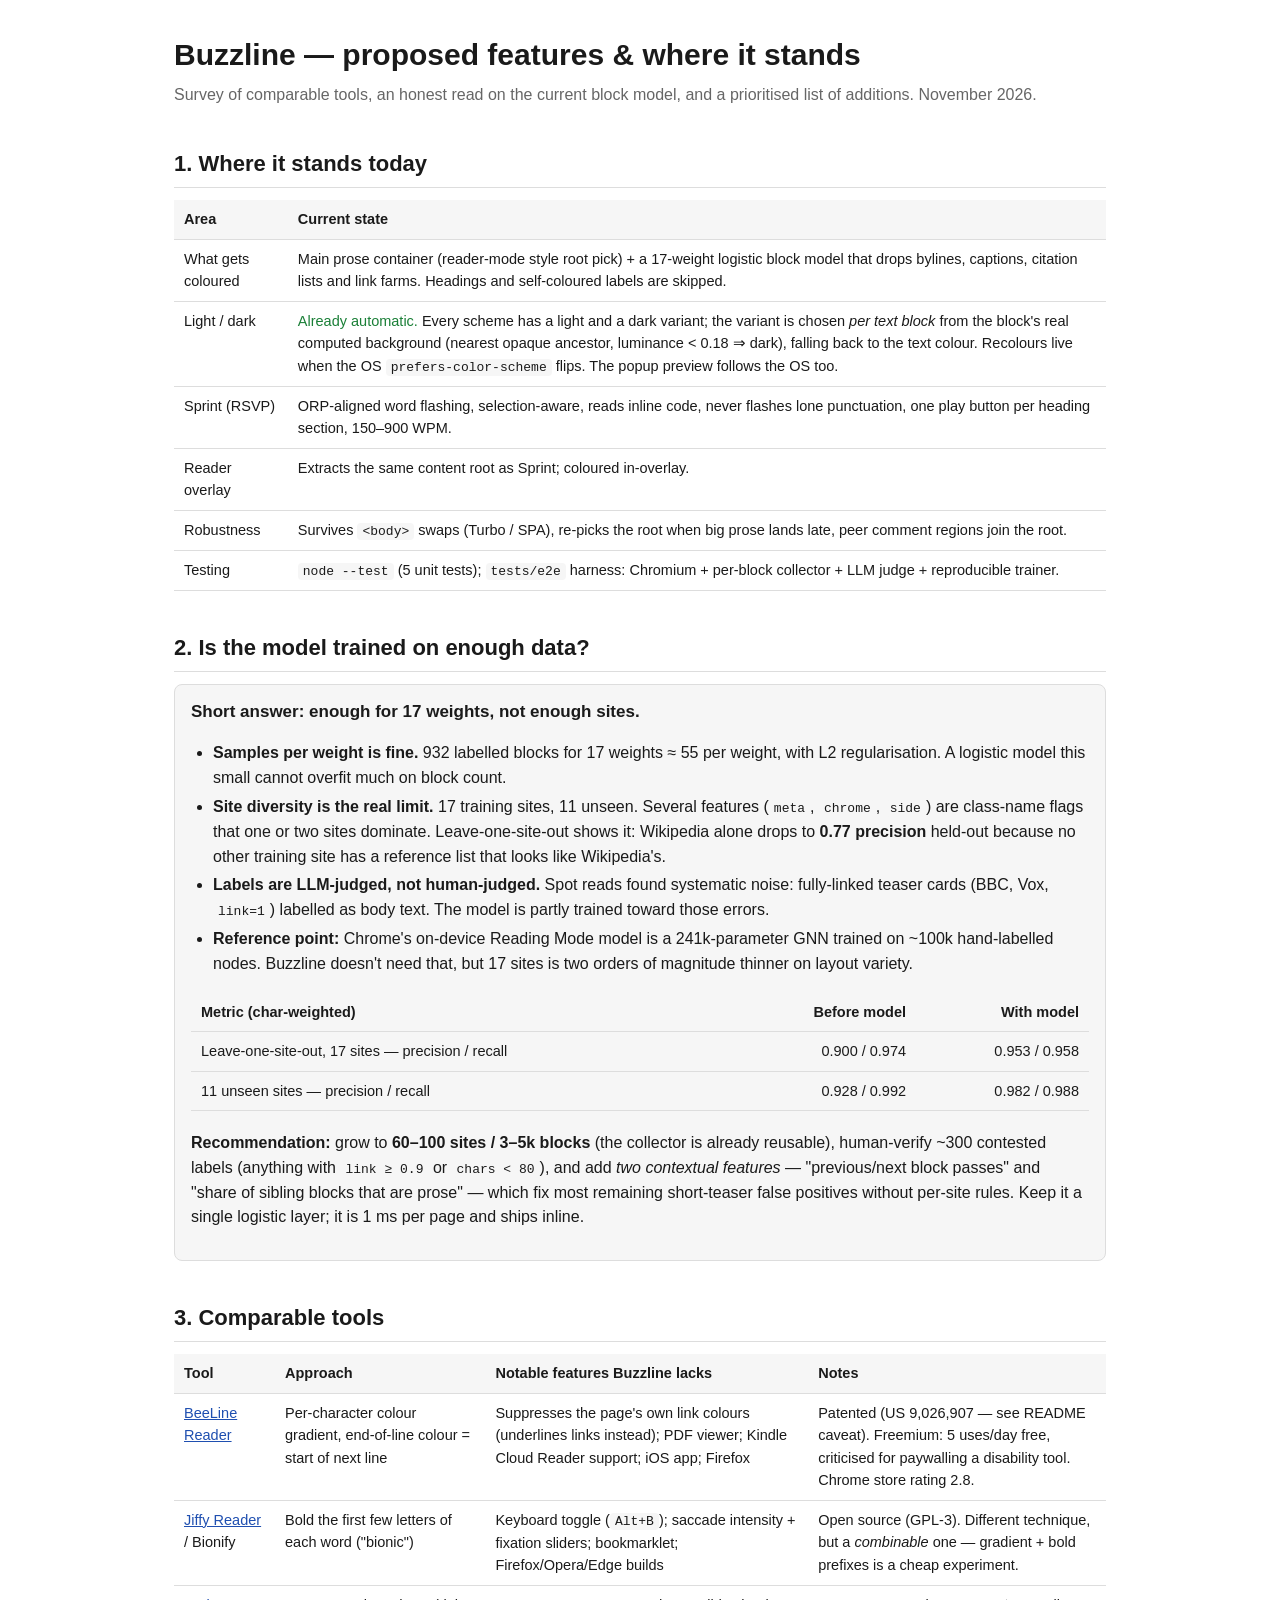
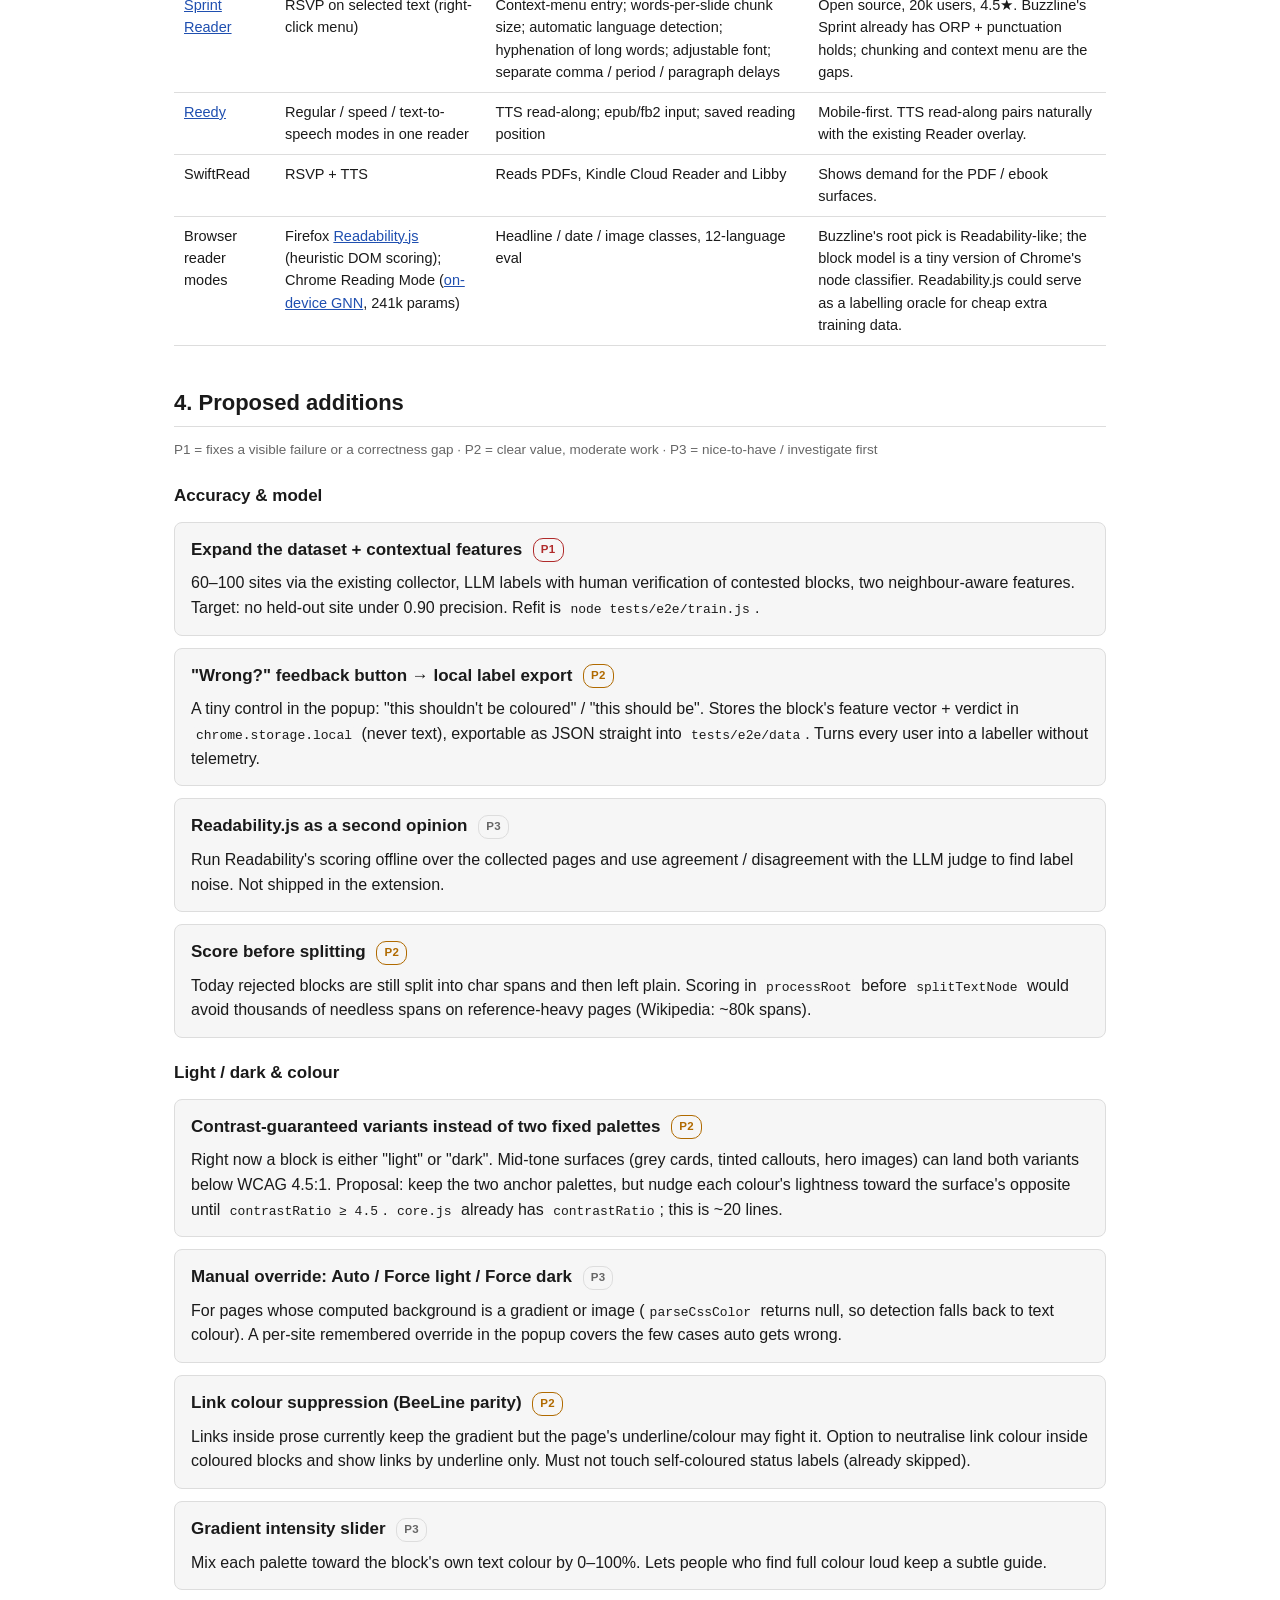
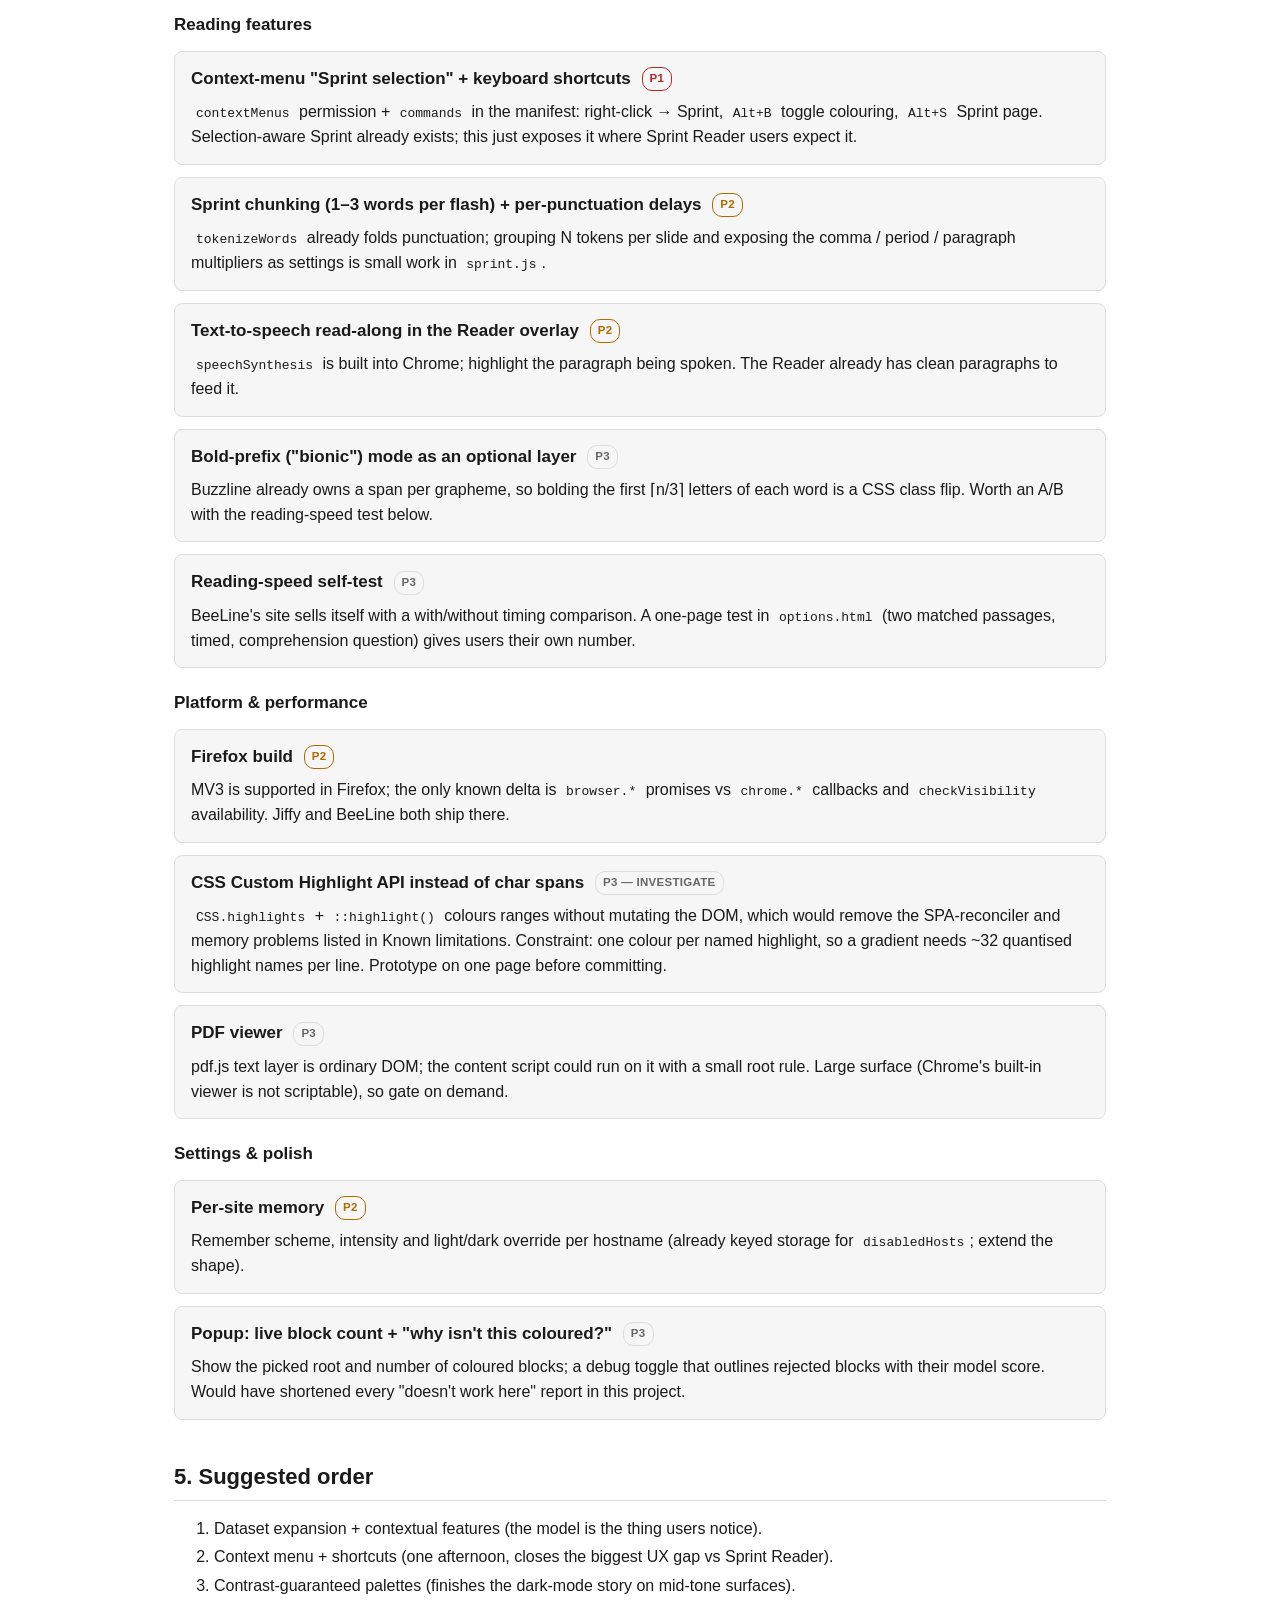
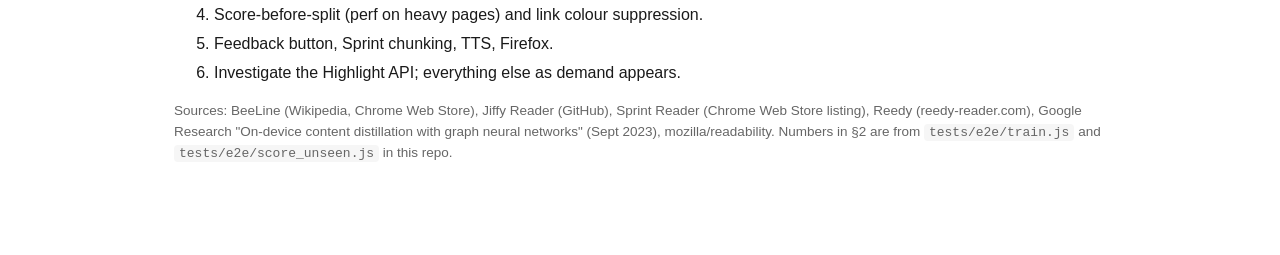
==== docs/roadmap.html @ a3d16552 "Add docs/roadmap.html: competitor survey, model data assessment, proposed features" ====
<!DOCTYPE html>
<html lang="en">
<head>
<meta charset="utf-8">
<meta name="viewport" content="width=device-width, initial-scale=1">
<title>Buzzline — proposed features &amp; where it stands</title>
<style>
  :root { --bg:#fff; --fg:#1a1a1a; --muted:#666; --border:#ddd; --surface:#f6f6f6; --accent:#1f4fb0; --warn:#b06a00; --ok:#1a7f37; --bad:#b02a2a; }
  @media (prefers-color-scheme: dark) { :root { --bg:#0d1117; --fg:#e6edf3; --muted:#9aa4b2; --border:#30363d; --surface:#161b22; --accent:#7fb7ff; --warn:#f7c948; --ok:#56d364; --bad:#ff9c8a; } }
  * { box-sizing:border-box }
  body { margin:0; background:var(--bg); color:var(--fg); font:16px/1.55 -apple-system,BlinkMacSystemFont,"Segoe UI",Roboto,sans-serif; }
  main { max-width:980px; margin:0 auto; padding:32px 24px 80px; }
  h1 { font-size:30px; margin:0 0 4px } h2 { font-size:22px; margin:40px 0 12px; border-bottom:1px solid var(--border); padding-bottom:6px } h3 { font-size:17px; margin:22px 0 8px }
  .sub { color:var(--muted); margin:0 0 24px }
  a { color:var(--accent) }
  table { border-collapse:collapse; width:100%; margin:12px 0 20px; font-size:14.5px }
  th,td { text-align:left; vertical-align:top; padding:8px 10px; border-bottom:1px solid var(--border) }
  th { background:var(--surface); font-weight:600 }
  code { font-family:ui-monospace,SFMono-Regular,Menlo,monospace; font-size:13px; background:var(--surface); padding:1px 5px; border-radius:4px }
  .card { border:1px solid var(--border); border-radius:8px; padding:14px 16px; margin:12px 0; background:var(--surface) }
  .card h3 { margin-top:0 }
  .tag { display:inline-block; font-size:11.5px; font-weight:600; letter-spacing:.3px; text-transform:uppercase; padding:2px 7px; border-radius:10px; border:1px solid var(--border); margin-left:6px; vertical-align:middle }
  .p1 { color:var(--bad); border-color:var(--bad) } .p2 { color:var(--warn); border-color:var(--warn) } .p3 { color:var(--muted) }
  .have { color:var(--ok) } .miss { color:var(--bad) } .part { color:var(--warn) }
  .num { font-variant-numeric:tabular-nums; text-align:right }
  ul { padding-left:22px } li { margin:4px 0 }
  .small { font-size:13.5px; color:var(--muted) }
  .grid { display:grid; grid-template-columns:1fr 1fr; gap:12px } @media (max-width:700px){ .grid{grid-template-columns:1fr} }
</style>
</head>
<body>
<main>
<h1>Buzzline — proposed features &amp; where it stands</h1>
<p class="sub">Survey of comparable tools, an honest read on the current block model, and a prioritised list of additions. November 2026.</p>

<h2>1. Where it stands today</h2>
<table>
<tr><th>Area</th><th>Current state</th></tr>
<tr><td>What gets coloured</td><td>Main prose container (reader-mode style root pick) + a 17-weight logistic block model that drops bylines, captions, citation lists and link farms. Headings and self-coloured labels are skipped.</td></tr>
<tr><td>Light / dark</td><td><span class="have">Already automatic.</span> Every scheme has a light and a dark variant; the variant is chosen <em>per text block</em> from the block's real computed background (nearest opaque ancestor, luminance &lt; 0.18 ⇒ dark), falling back to the text colour. Recolours live when the OS <code>prefers-color-scheme</code> flips. The popup preview follows the OS too.</td></tr>
<tr><td>Sprint (RSVP)</td><td>ORP-aligned word flashing, selection-aware, reads inline code, never flashes lone punctuation, one play button per heading section, 150–900 WPM.</td></tr>
<tr><td>Reader overlay</td><td>Extracts the same content root as Sprint; coloured in-overlay.</td></tr>
<tr><td>Robustness</td><td>Survives <code>&lt;body&gt;</code> swaps (Turbo / SPA), re-picks the root when big prose lands late, peer comment regions join the root.</td></tr>
<tr><td>Testing</td><td><code>node --test</code> (5 unit tests); <code>tests/e2e</code> harness: Chromium + per-block collector + LLM judge + reproducible trainer.</td></tr>
</table>

<h2>2. Is the model trained on enough data?</h2>
<div class="card">
<h3>Short answer: enough for 17 weights, not enough sites.</h3>
<ul>
<li><strong>Samples per weight is fine.</strong> 932 labelled blocks for 17 weights ≈ 55 per weight, with L2 regularisation. A logistic model this small cannot overfit much on block count.</li>
<li><strong>Site diversity is the real limit.</strong> 17 training sites, 11 unseen. Several features (<code>meta</code>, <code>chrome</code>, <code>side</code>) are class-name flags that one or two sites dominate. Leave-one-site-out shows it: Wikipedia alone drops to <strong>0.77 precision</strong> held-out because no other training site has a reference list that looks like Wikipedia's.</li>
<li><strong>Labels are LLM-judged, not human-judged.</strong> Spot reads found systematic noise: fully-linked teaser cards (BBC, Vox, <code>link=1</code>) labelled as body text. The model is partly trained toward those errors.</li>
<li><strong>Reference point:</strong> Chrome's on-device Reading Mode model is a 241k-parameter GNN trained on ~100k hand-labelled nodes. Buzzline doesn't need that, but 17 sites is two orders of magnitude thinner on layout variety.</li>
</ul>
<table>
<tr><th>Metric (char-weighted)</th><th class="num">Before model</th><th class="num">With model</th></tr>
<tr><td>Leave-one-site-out, 17 sites — precision / recall</td><td class="num">0.900 / 0.974</td><td class="num">0.953 / 0.958</td></tr>
<tr><td>11 unseen sites — precision / recall</td><td class="num">0.928 / 0.992</td><td class="num">0.982 / 0.988</td></tr>
</table>
<p><strong>Recommendation:</strong> grow to <strong>60–100 sites / 3–5k blocks</strong> (the collector is already reusable), human-verify ~300 contested labels (anything with <code>link ≥ 0.9</code> or <code>chars &lt; 80</code>), and add <em>two contextual features</em> — "previous/next block passes" and "share of sibling blocks that are prose" — which fix most remaining short-teaser false positives without per-site rules. Keep it a single logistic layer; it is 1 ms per page and ships inline.</p>
</div>

<h2>3. Comparable tools</h2>
<table>
<tr><th>Tool</th><th>Approach</th><th>Notable features Buzzline lacks</th><th>Notes</th></tr>
<tr><td><a href="https://en.wikipedia.org/wiki/BeeLine_Reader">BeeLine Reader</a></td><td>Per-character colour gradient, end-of-line colour = start of next line</td><td>Suppresses the page's own link colours (underlines links instead); PDF viewer; Kindle Cloud Reader support; iOS app; Firefox</td><td>Patented (US 9,026,907 — see README caveat). Freemium: 5 uses/day free, criticised for paywalling a disability tool. Chrome store rating 2.8.</td></tr>
<tr><td><a href="https://github.com/ansh/bionic-reading">Jiffy Reader</a> / Bionify</td><td>Bold the first few letters of each word ("bionic")</td><td>Keyboard toggle (<code>Alt+B</code>); saccade intensity + fixation sliders; bookmarklet; Firefox/Opera/Edge builds</td><td>Open source (GPL-3). Different technique, but a <em>combinable</em> one — gradient + bold prefixes is a cheap experiment.</td></tr>
<tr><td><a href="https://chromewebstore.google.com/detail/sprint-reader-speed-readi/kejhpkmainjkpiablnfdppneidnkhdif">Sprint Reader</a></td><td>RSVP on selected text (right-click menu)</td><td>Context-menu entry; words-per-slide chunk size; automatic language detection; hyphenation of long words; adjustable font; separate comma / period / paragraph delays</td><td>Open source, 20k users, 4.5★. Buzzline's Sprint already has ORP + punctuation holds; chunking and context menu are the gaps.</td></tr>
<tr><td><a href="https://reedy-reader.com/">Reedy</a></td><td>Regular / speed / text-to-speech modes in one reader</td><td>TTS read-along; epub/fb2 input; saved reading position</td><td>Mobile-first. TTS read-along pairs naturally with the existing Reader overlay.</td></tr>
<tr><td>SwiftRead</td><td>RSVP + TTS</td><td>Reads PDFs, Kindle Cloud Reader and Libby</td><td>Shows demand for the PDF / ebook surfaces.</td></tr>
<tr><td>Browser reader modes</td><td>Firefox <a href="https://github.com/mozilla/readability">Readability.js</a> (heuristic DOM scoring); Chrome Reading Mode (<a href="https://research.google/blog/on-device-content-distillation-with-graph-neural-networks/">on-device GNN</a>, 241k params)</td><td>Headline / date / image classes, 12-language eval</td><td>Buzzline's root pick is Readability-like; the block model is a tiny version of Chrome's node classifier. Readability.js could serve as a labelling oracle for cheap extra training data.</td></tr>
</table>

<h2>4. Proposed additions</h2>
<p class="small">P1 = fixes a visible failure or a correctness gap · P2 = clear value, moderate work · P3 = nice-to-have / investigate first</p>

<h3>Accuracy &amp; model</h3>
<div class="card"><h3>Expand the dataset + contextual features <span class="tag p1">P1</span></h3>
60–100 sites via the existing collector, LLM labels with human verification of contested blocks, two neighbour-aware features. Target: no held-out site under 0.90 precision. Refit is <code>node tests/e2e/train.js</code>.</div>
<div class="card"><h3>"Wrong?" feedback button → local label export <span class="tag p2">P2</span></h3>
A tiny control in the popup: "this shouldn't be coloured" / "this should be". Stores the block's feature vector + verdict in <code>chrome.storage.local</code> (never text), exportable as JSON straight into <code>tests/e2e/data</code>. Turns every user into a labeller without telemetry.</div>
<div class="card"><h3>Readability.js as a second opinion <span class="tag p3">P3</span></h3>
Run Readability's scoring offline over the collected pages and use agreement / disagreement with the LLM judge to find label noise. Not shipped in the extension.</div>
<div class="card"><h3>Score before splitting <span class="tag p2">P2</span></h3>
Today rejected blocks are still split into char spans and then left plain. Scoring in <code>processRoot</code> before <code>splitTextNode</code> would avoid thousands of needless spans on reference-heavy pages (Wikipedia: ~80k spans).</div>

<h3>Light / dark &amp; colour</h3>
<div class="card"><h3>Contrast-guaranteed variants instead of two fixed palettes <span class="tag p2">P2</span></h3>
Right now a block is either "light" or "dark". Mid-tone surfaces (grey cards, tinted callouts, hero images) can land both variants below WCAG 4.5:1. Proposal: keep the two anchor palettes, but nudge each colour's lightness toward the surface's opposite until <code>contrastRatio ≥ 4.5</code>. <code>core.js</code> already has <code>contrastRatio</code>; this is ~20 lines.</div>
<div class="card"><h3>Manual override: Auto / Force light / Force dark <span class="tag p3">P3</span></h3>
For pages whose computed background is a gradient or image (<code>parseCssColor</code> returns null, so detection falls back to text colour). A per-site remembered override in the popup covers the few cases auto gets wrong.</div>
<div class="card"><h3>Link colour suppression (BeeLine parity) <span class="tag p2">P2</span></h3>
Links inside prose currently keep the gradient but the page's underline/colour may fight it. Option to neutralise link colour inside coloured blocks and show links by underline only. Must not touch self-coloured status labels (already skipped).</div>
<div class="card"><h3>Gradient intensity slider <span class="tag p3">P3</span></h3>
Mix each palette toward the block's own text colour by 0–100%. Lets people who find full colour loud keep a subtle guide.</div>

<h3>Reading features</h3>
<div class="card"><h3>Context-menu "Sprint selection" + keyboard shortcuts <span class="tag p1">P1</span></h3>
<code>contextMenus</code> permission + <code>commands</code> in the manifest: right-click → Sprint, <code>Alt+B</code> toggle colouring, <code>Alt+S</code> Sprint page. Selection-aware Sprint already exists; this just exposes it where Sprint Reader users expect it.</div>
<div class="card"><h3>Sprint chunking (1–3 words per flash) + per-punctuation delays <span class="tag p2">P2</span></h3>
<code>tokenizeWords</code> already folds punctuation; grouping N tokens per slide and exposing the comma / period / paragraph multipliers as settings is small work in <code>sprint.js</code>.</div>
<div class="card"><h3>Text-to-speech read-along in the Reader overlay <span class="tag p2">P2</span></h3>
<code>speechSynthesis</code> is built into Chrome; highlight the paragraph being spoken. The Reader already has clean paragraphs to feed it.</div>
<div class="card"><h3>Bold-prefix ("bionic") mode as an optional layer <span class="tag p3">P3</span></h3>
Buzzline already owns a span per grapheme, so bolding the first ⌈n/3⌉ letters of each word is a CSS class flip. Worth an A/B with the reading-speed test below.</div>
<div class="card"><h3>Reading-speed self-test <span class="tag p3">P3</span></h3>
BeeLine's site sells itself with a with/without timing comparison. A one-page test in <code>options.html</code> (two matched passages, timed, comprehension question) gives users their own number.</div>

<h3>Platform &amp; performance</h3>
<div class="card"><h3>Firefox build <span class="tag p2">P2</span></h3>
MV3 is supported in Firefox; the only known delta is <code>browser.*</code> promises vs <code>chrome.*</code> callbacks and <code>checkVisibility</code> availability. Jiffy and BeeLine both ship there.</div>
<div class="card"><h3>CSS Custom Highlight API instead of char spans <span class="tag p3">P3 — investigate</span></h3>
<code>CSS.highlights</code> + <code>::highlight()</code> colours ranges without mutating the DOM, which would remove the SPA-reconciler and memory problems listed in Known limitations. Constraint: one colour per named highlight, so a gradient needs ~32 quantised highlight names per line. Prototype on one page before committing.</div>
<div class="card"><h3>PDF viewer <span class="tag p3">P3</span></h3>
pdf.js text layer is ordinary DOM; the content script could run on it with a small root rule. Large surface (Chrome's built-in viewer is not scriptable), so gate on demand.</div>

<h3>Settings &amp; polish</h3>
<div class="card"><h3>Per-site memory <span class="tag p2">P2</span></h3>
Remember scheme, intensity and light/dark override per hostname (already keyed storage for <code>disabledHosts</code>; extend the shape).</div>
<div class="card"><h3>Popup: live block count + "why isn't this coloured?" <span class="tag p3">P3</span></h3>
Show the picked root and number of coloured blocks; a debug toggle that outlines rejected blocks with their model score. Would have shortened every "doesn't work here" report in this project.</div>

<h2>5. Suggested order</h2>
<ol>
<li>Dataset expansion + contextual features (the model is the thing users notice).</li>
<li>Context menu + shortcuts (one afternoon, closes the biggest UX gap vs Sprint Reader).</li>
<li>Contrast-guaranteed palettes (finishes the dark-mode story on mid-tone surfaces).</li>
<li>Score-before-split (perf on heavy pages) and link colour suppression.</li>
<li>Feedback button, Sprint chunking, TTS, Firefox.</li>
<li>Investigate the Highlight API; everything else as demand appears.</li>
</ol>
<p class="small">Sources: BeeLine (Wikipedia, Chrome Web Store), Jiffy Reader (GitHub), Sprint Reader (Chrome Web Store listing), Reedy (reedy-reader.com), Google Research "On-device content distillation with graph neural networks" (Sept 2023), mozilla/readability. Numbers in §2 are from <code>tests/e2e/train.js</code> and <code>tests/e2e/score_unseen.js</code> in this repo.</p>
</main>
</body>
</html>
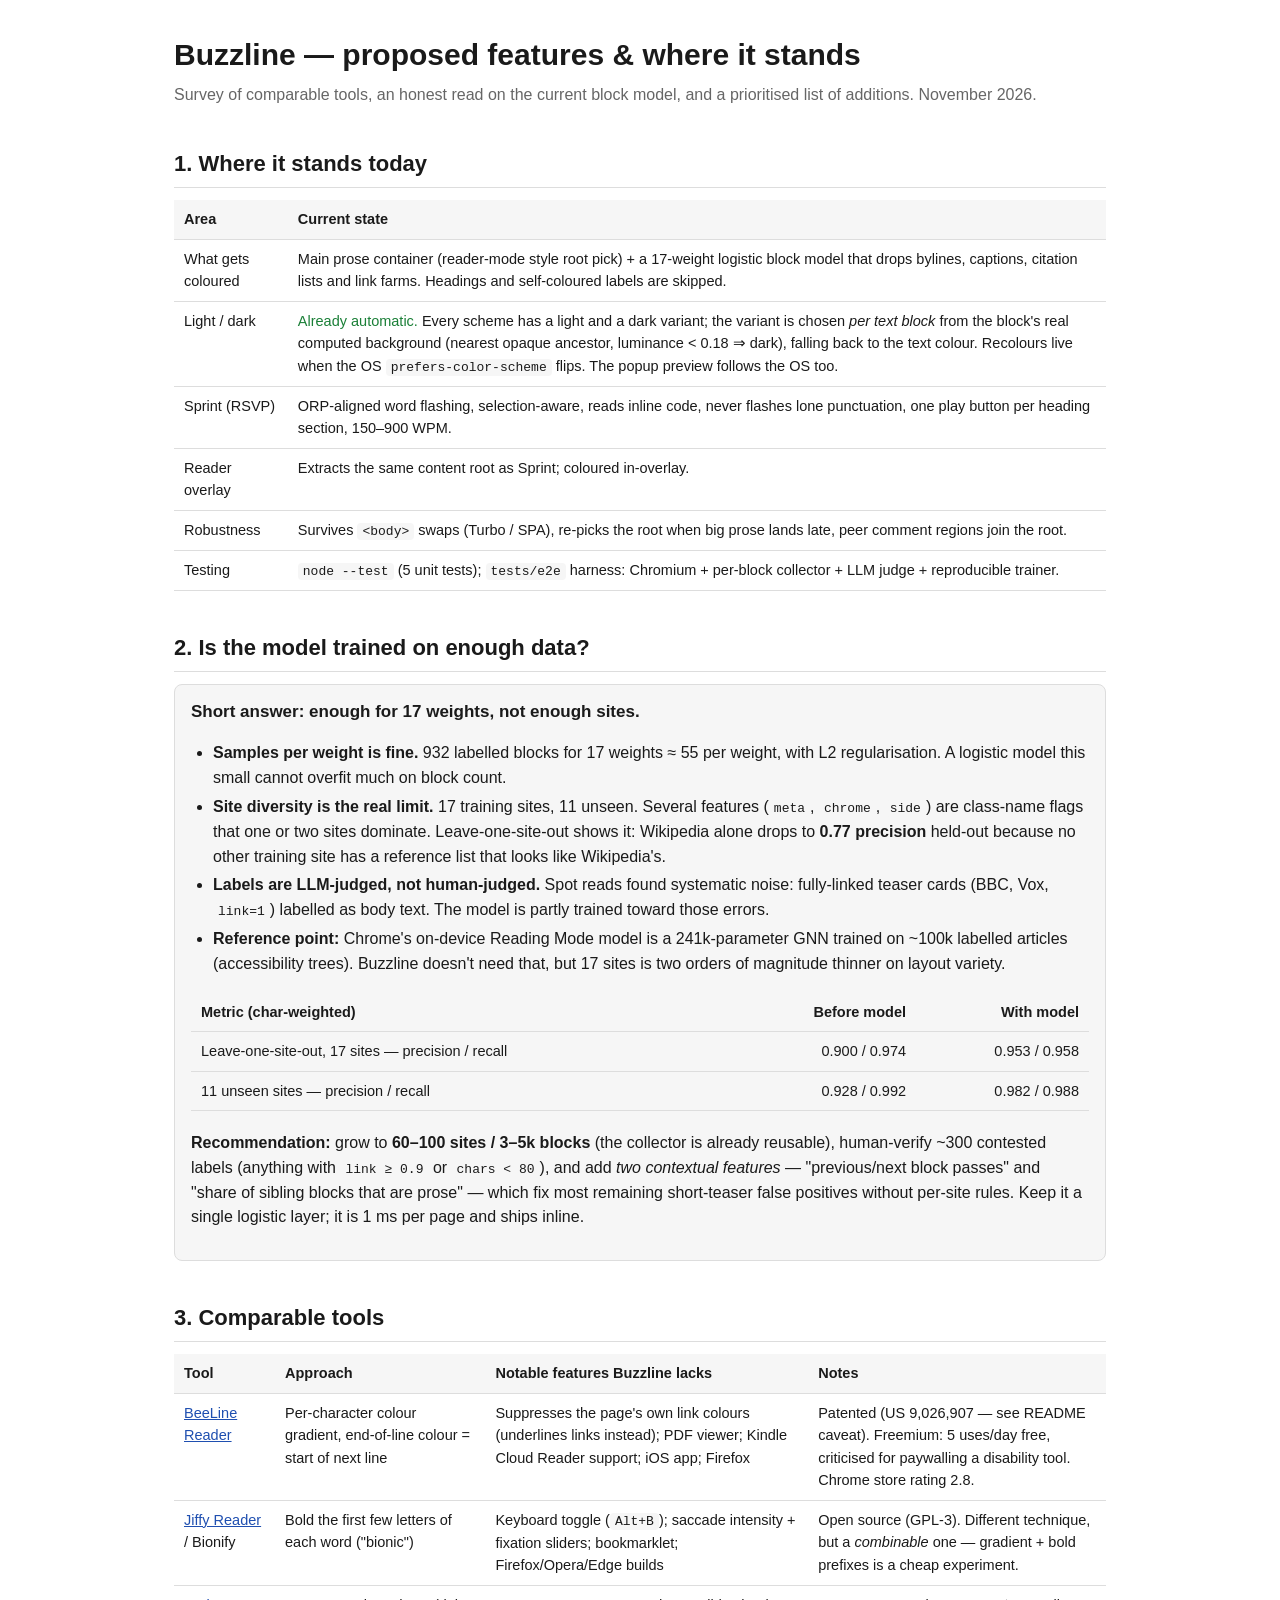
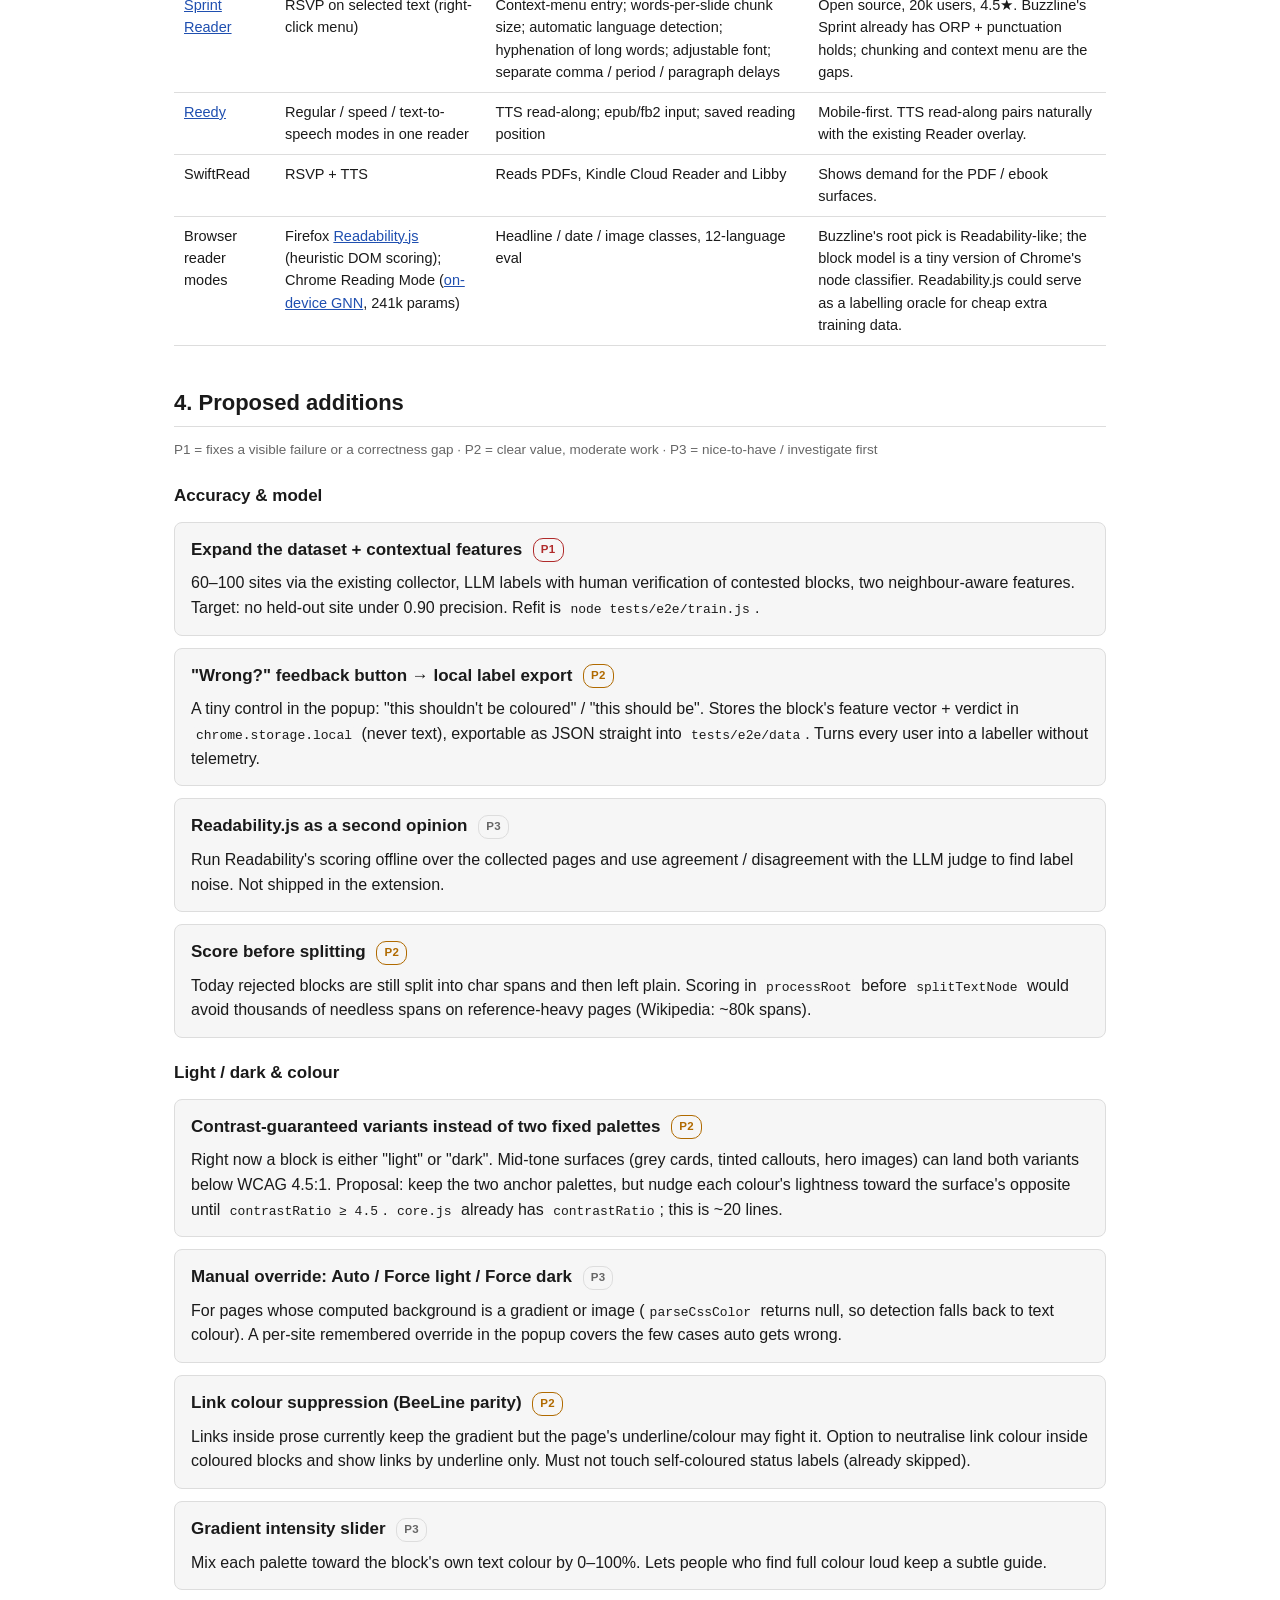
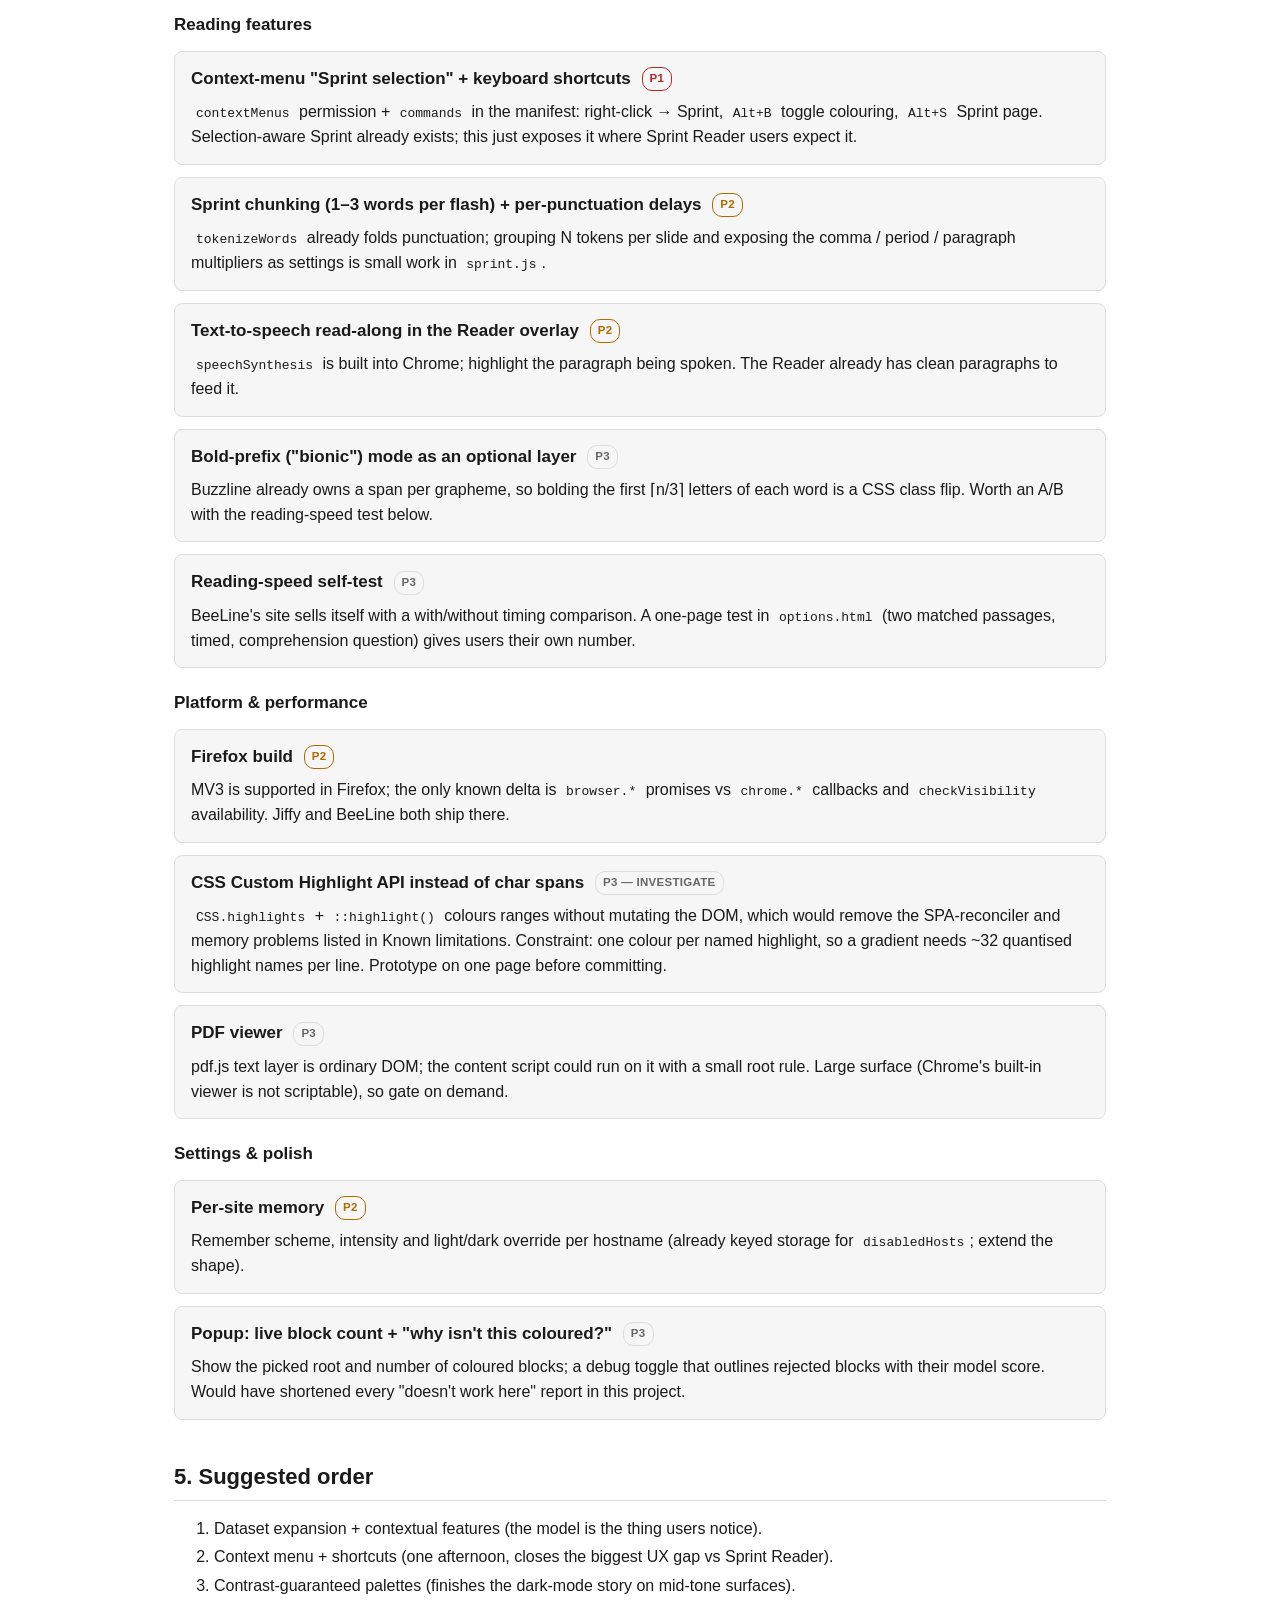
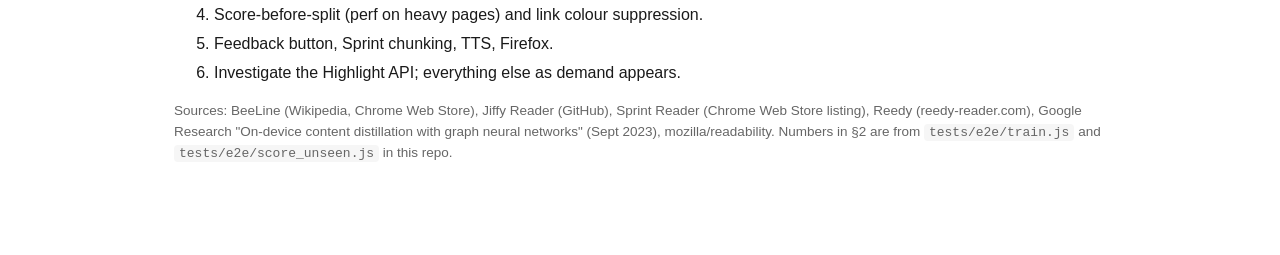
==== commit 783ba676: "roadmap: correct Chrome reading-mode dataset description" ====
--- a/docs/roadmap.html
+++ b/docs/roadmap.html
@@ -51,7 +51,7 @@
 <li><strong>Samples per weight is fine.</strong> 932 labelled blocks for 17 weights ≈ 55 per weight, with L2 regularisation. A logistic model this small cannot overfit much on block count.</li>
 <li><strong>Site diversity is the real limit.</strong> 17 training sites, 11 unseen. Several features (<code>meta</code>, <code>chrome</code>, <code>side</code>) are class-name flags that one or two sites dominate. Leave-one-site-out shows it: Wikipedia alone drops to <strong>0.77 precision</strong> held-out because no other training site has a reference list that looks like Wikipedia's.</li>
 <li><strong>Labels are LLM-judged, not human-judged.</strong> Spot reads found systematic noise: fully-linked teaser cards (BBC, Vox, <code>link=1</code>) labelled as body text. The model is partly trained toward those errors.</li>
-<li><strong>Reference point:</strong> Chrome's on-device Reading Mode model is a 241k-parameter GNN trained on ~100k hand-labelled nodes. Buzzline doesn't need that, but 17 sites is two orders of magnitude thinner on layout variety.</li>
+<li><strong>Reference point:</strong> Chrome's on-device Reading Mode model is a 241k-parameter GNN trained on ~100k labelled articles (accessibility trees). Buzzline doesn't need that, but 17 sites is two orders of magnitude thinner on layout variety.</li>
 </ul>
 <table>
 <tr><th>Metric (char-weighted)</th><th class="num">Before model</th><th class="num">With model</th></tr>
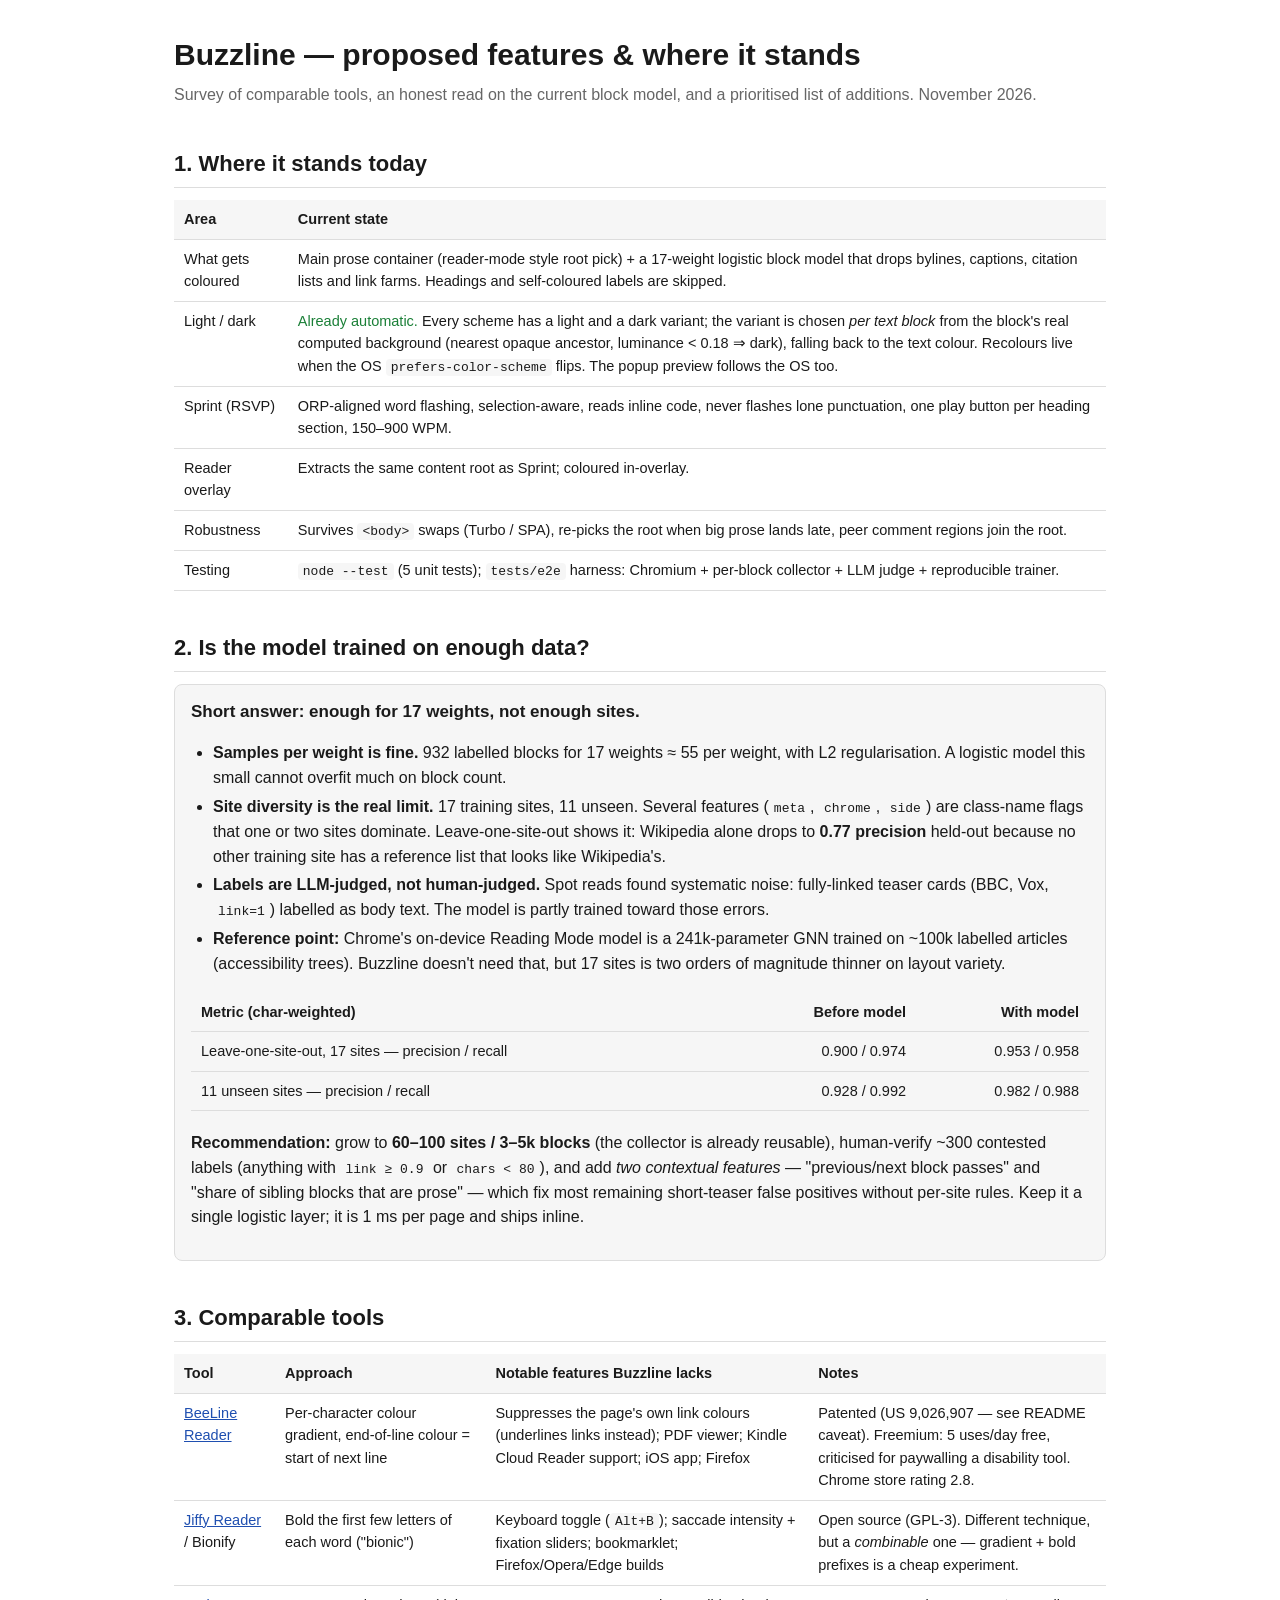
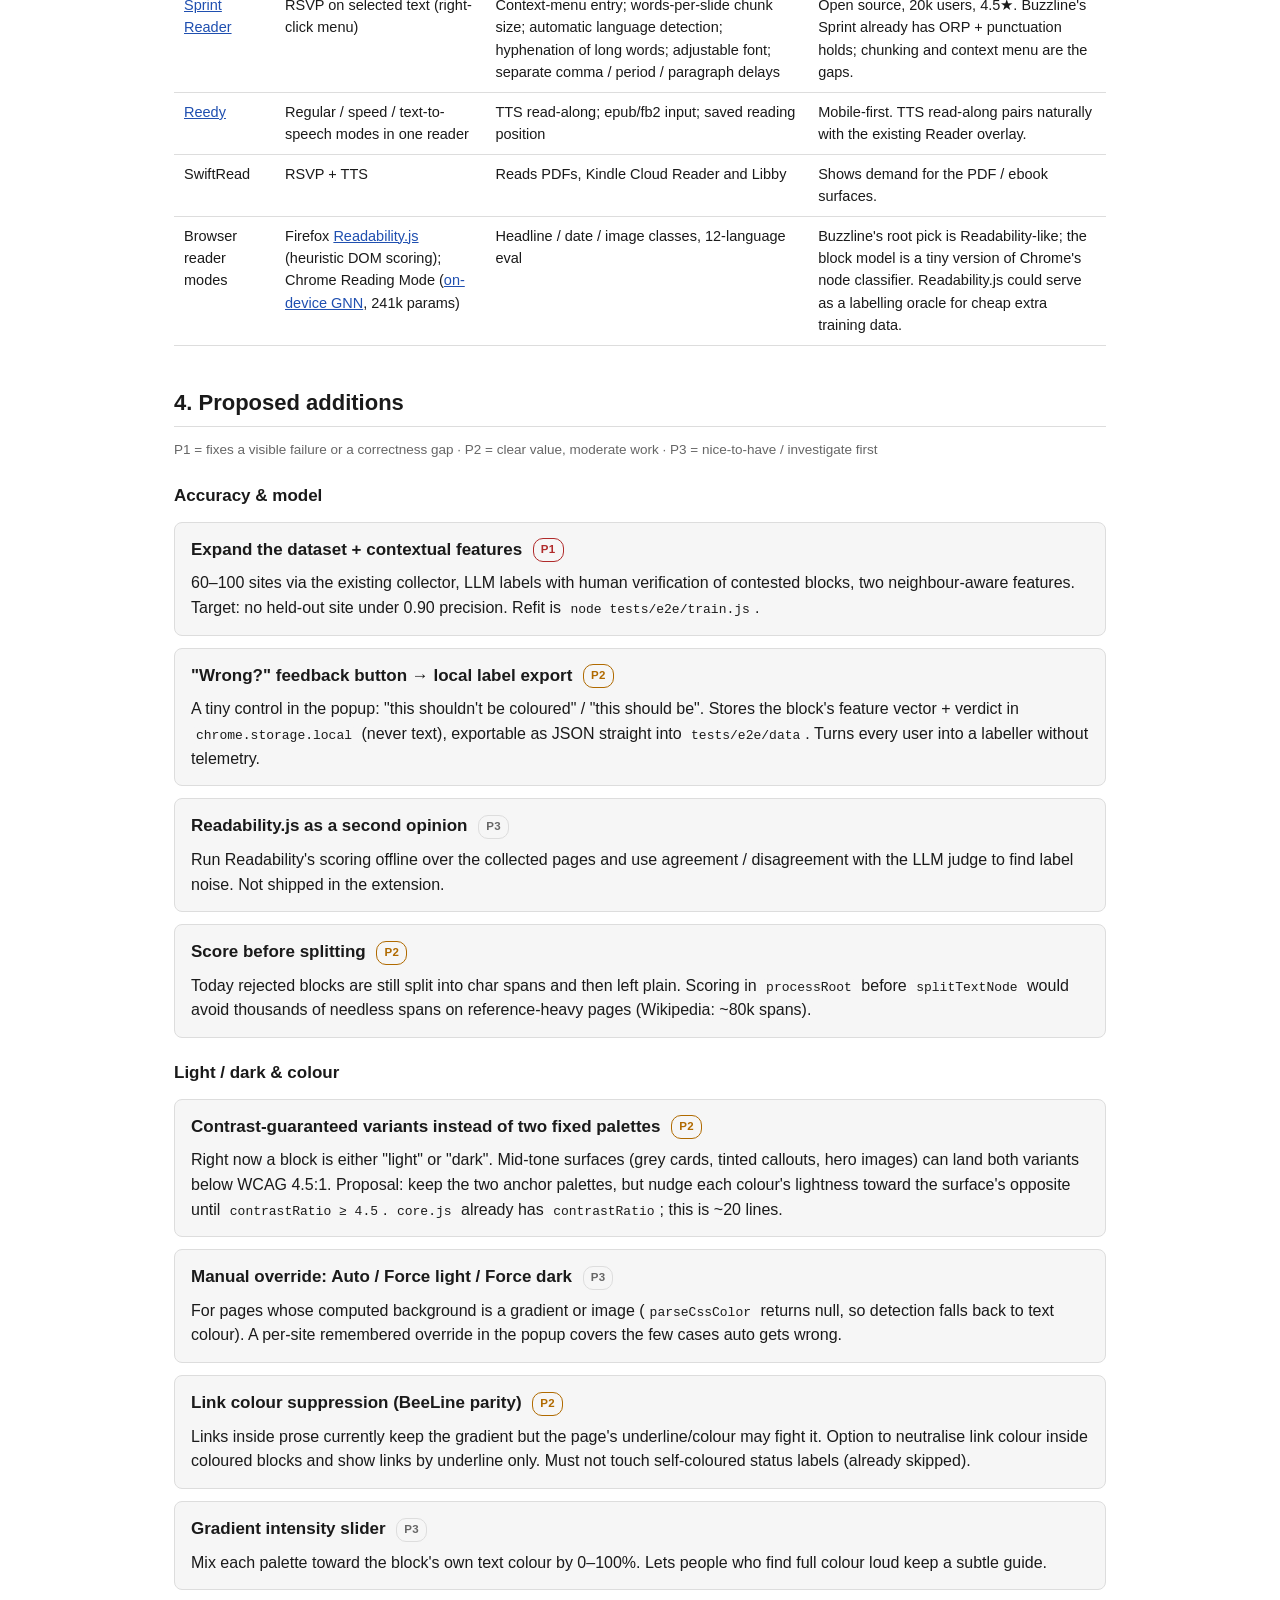
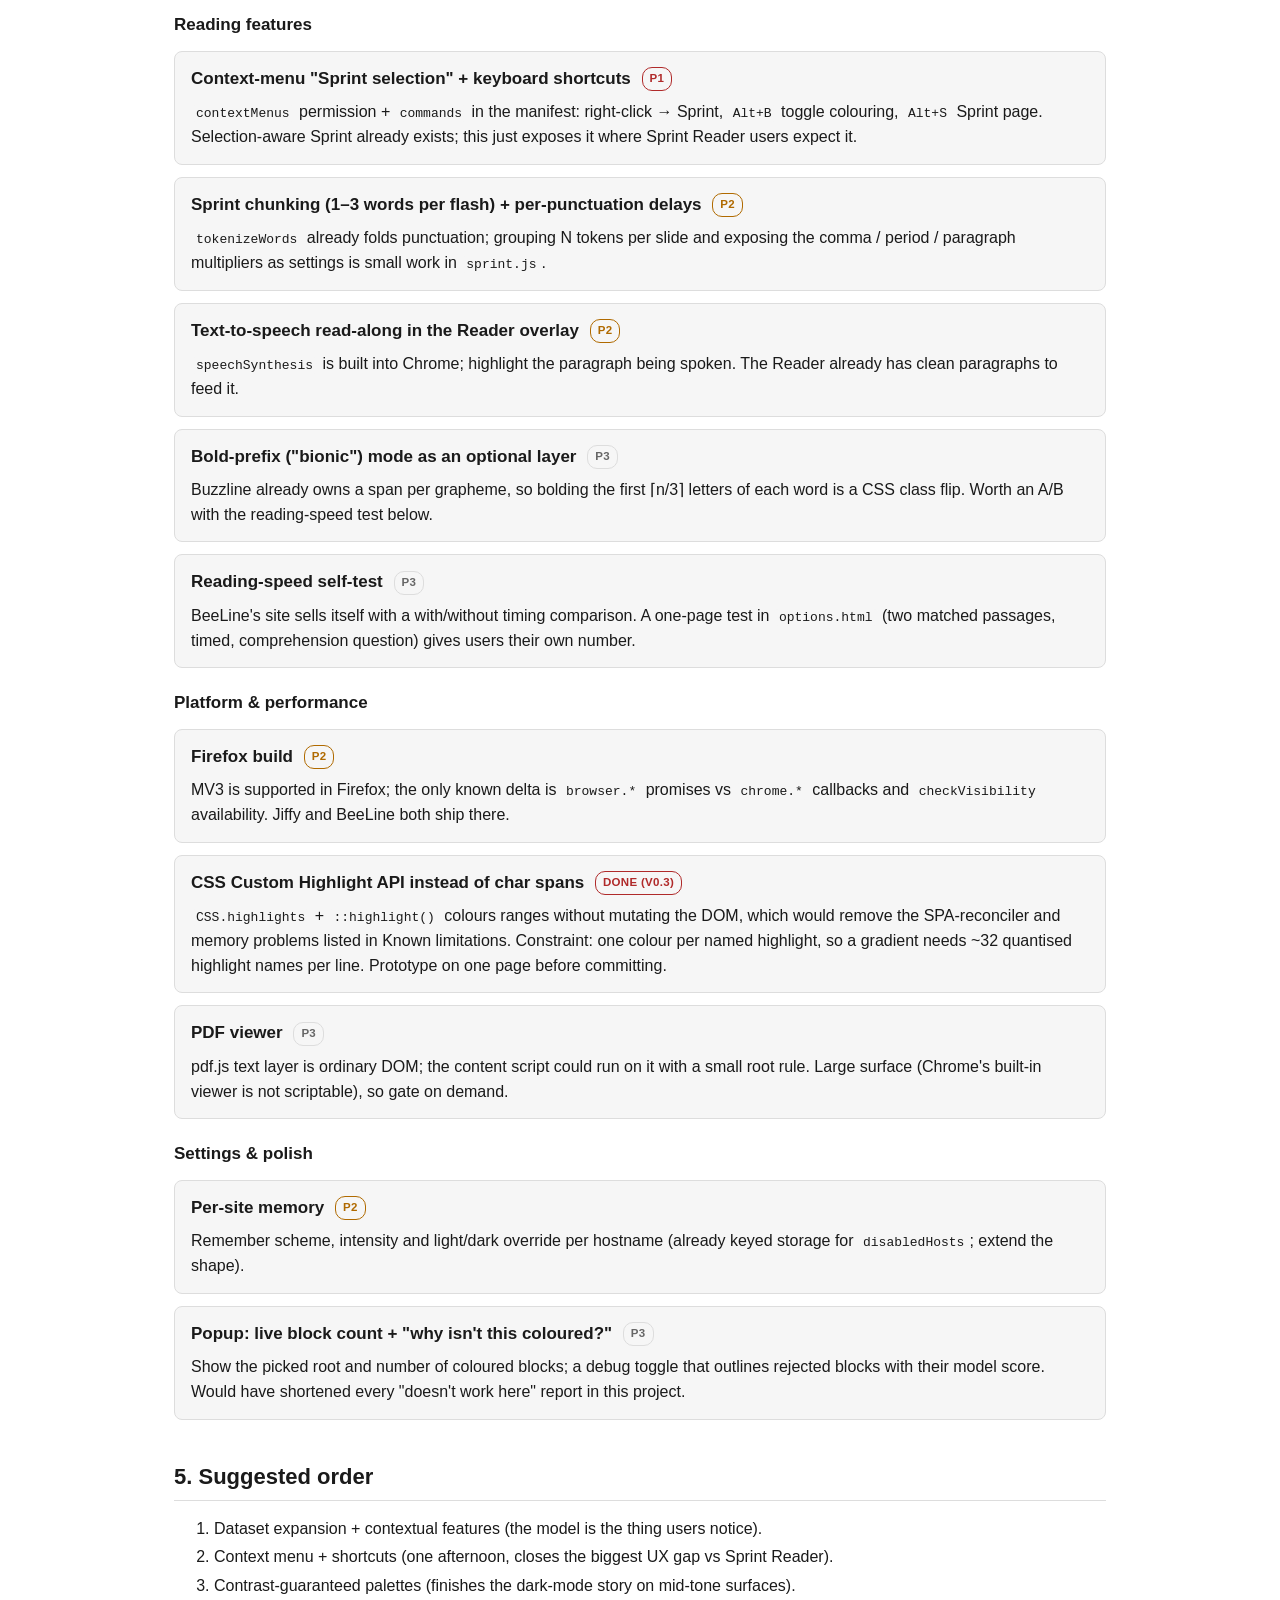
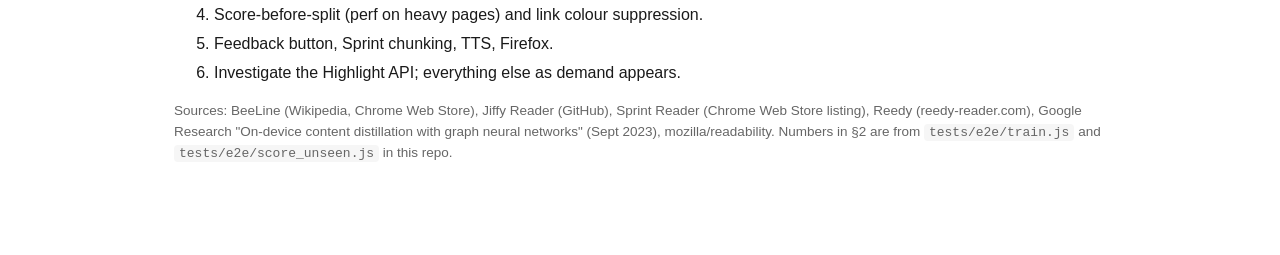
==== commit 94748a44: "Colour with the CSS Custom Highlight API: zero DOM mutation The per-character span engine is gone. E" ====
--- a/docs/roadmap.html
+++ b/docs/roadmap.html
@@ -110,7 +110,7 @@
 <h3>Platform &amp; performance</h3>
 <div class="card"><h3>Firefox build <span class="tag p2">P2</span></h3>
 MV3 is supported in Firefox; the only known delta is <code>browser.*</code> promises vs <code>chrome.*</code> callbacks and <code>checkVisibility</code> availability. Jiffy and BeeLine both ship there.</div>
-<div class="card"><h3>CSS Custom Highlight API instead of char spans <span class="tag p3">P3 — investigate</span></h3>
+<div class="card"><h3>CSS Custom Highlight API instead of char spans <span class="tag p1">DONE (v0.3)</span></h3>
 <code>CSS.highlights</code> + <code>::highlight()</code> colours ranges without mutating the DOM, which would remove the SPA-reconciler and memory problems listed in Known limitations. Constraint: one colour per named highlight, so a gradient needs ~32 quantised highlight names per line. Prototype on one page before committing.</div>
 <div class="card"><h3>PDF viewer <span class="tag p3">P3</span></h3>
 pdf.js text layer is ordinary DOM; the content script could run on it with a small root rule. Large surface (Chrome's built-in viewer is not scriptable), so gate on demand.</div>
